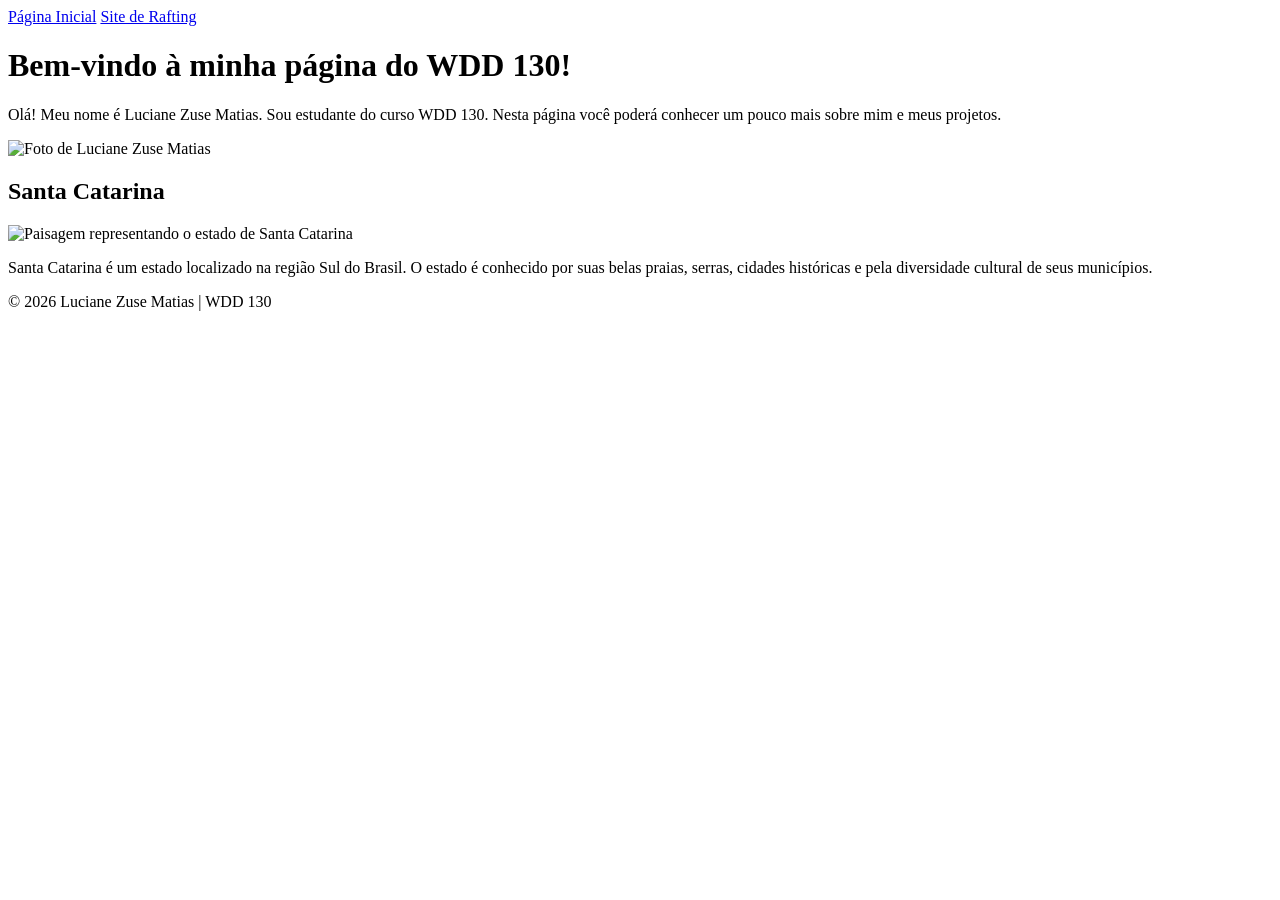
==== wwr/index.html @ 9e883f45 "Update index.html" ====
<!DOCTYPE html>
<html lang="pt-br">

<head>
    <meta charset="UTF-8">
    <meta name="viewport" content="width=device-width, initial-scale=1.0">

    <title>WDD 130 | Página Inicial</title>

    <meta name="description"
        content="Página inicial de Luciane Zuse Matias para o curso WDD 130, apresentando informações pessoais e projetos de desenvolvimento web.">
    <meta name="author" content="Luciane Zuse Matias">

</head>

<body>

    <header>
        <nav>
            <a href="index.html">Página Inicial</a>
            <a href="wwr/index.html">Site de Rafting</a>
        </nav>

        <h1>Bem-vindo à minha página do WDD 130!</h1>
    </header>

    <main>
        <p>
            Olá! Meu nome é Luciane Zuse Matias. Sou estudante do curso WDD 130.
            Nesta página você poderá conhecer um pouco mais sobre mim e meus projetos.
        </p>

        <img src="wwr/imagens/perfil.PNG" alt="Foto de Luciane Zuse Matias">
    </main>

    <aside>
        <h2>Santa Catarina</h2>

        <img src="wwr/imagens/florianopolis.jpg"
            alt="Paisagem representando o estado de Santa Catarina">

        <p>
            Santa Catarina é um estado localizado na região Sul do Brasil.
            O estado é conhecido por suas belas praias, serras, cidades
            históricas e pela diversidade cultural de seus municípios.
        </p>
    </aside>

    <footer>
        <p>© 2026 Luciane Zuse Matias | WDD 130</p>
    </footer>

</body>

</html>
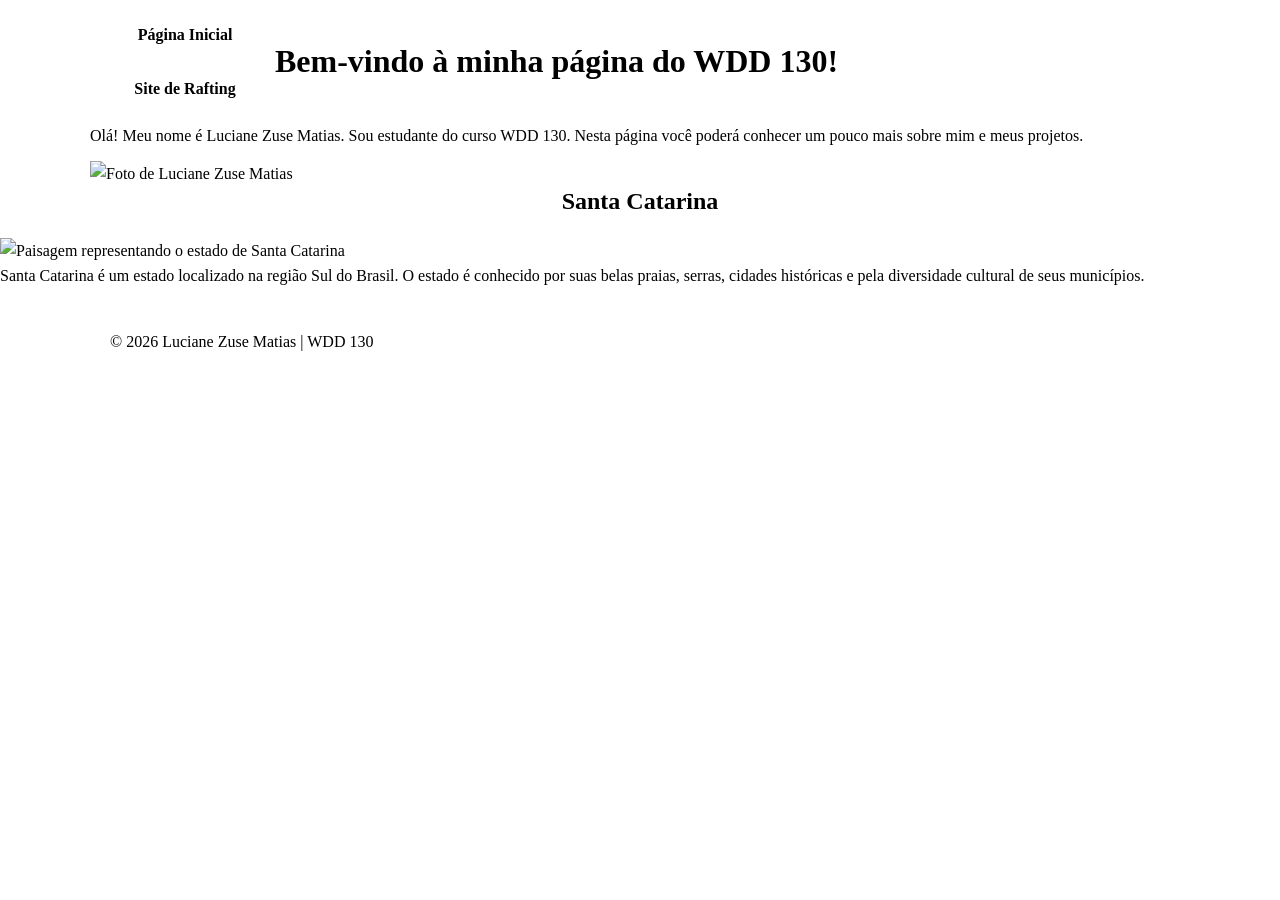
==== commit 5cd04d6d: "Update index.html" ====
--- a/wwr/index.html
+++ b/wwr/index.html
@@ -10,6 +10,8 @@
     <meta name="description"
         content="Página inicial de Luciane Zuse Matias para o curso WDD 130, apresentando informações pessoais e projetos de desenvolvimento web.">
     <meta name="author" content="Luciane Zuse Matias">
+
+    <link rel="stylesheet" href="estilos/rafting.css">
 
 </head>
 
--- a/wwr/estilos/rafting.css
+++ b/wwr/estilos/rafting.css
@@ -0,0 +1,690 @@
+```css
+/* =========================
+   VARIÁVEIS E CONFIGURAÇÕES
+   ========================= */
+
+:root {
+    --cor-primaria: #00545c;
+    --cor-secundaria: #83c5be;
+    --cor-destaque1: #023047;
+    --cor-destaque2: #ffb703;
+    --cor-fundo: #edf6f9;
+    --cor-branco: #ffffff;
+    --cor-hero: rgba(2, 48, 71, 0.85);
+    --cor-artigo: rgba(255, 255, 255, 0.94);
+
+    --fonte-titulo: Georgia, "Times New Roman", serif;
+    --fonte-body: Arial, Helvetica, sans-serif;
+}
+
+* {
+    margin: 0;
+    padding: 0;
+    box-sizing: border-box;
+}
+
+html {
+    scroll-behavior: smooth;
+}
+
+body {
+    font-family: var(--fonte-body);
+    color: var(--cor-destaque1);
+    background-color: var(--cor-fundo);
+    line-height: 1.6;
+}
+
+img {
+    max-width: 100%;
+    height: auto;
+}
+
+h1,
+h2,
+h3 {
+    font-family: var(--fonte-titulo);
+    line-height: 1.3;
+}
+
+h2 {
+    color: var(--cor-destaque1);
+    text-align: center;
+    margin-bottom: 20px;
+}
+
+p {
+    margin-bottom: 12px;
+}
+
+a {
+    color: var(--cor-destaque1);
+}
+
+a:focus-visible,
+button:focus-visible,
+input:focus-visible,
+textarea:focus-visible,
+select:focus-visible {
+    outline: 3px solid var(--cor-destaque2);
+    outline-offset: 3px;
+}
+
+/* =========================
+   ESTRUTURA GERAL
+   ========================= */
+
+header,
+main,
+footer {
+    width: min(1100px, 100%);
+    margin: 0 auto;
+}
+
+main {
+    background-color: var(--cor-fundo);
+}
+
+/* =========================
+   CABEÇALHO E NAVEGAÇÃO
+   ========================= */
+
+header {
+    display: grid;
+    grid-template-columns: 150px 1fr;
+    align-items: center;
+    gap: 15px;
+    padding: 12px 20px;
+    background-color: var(--cor-primaria);
+    color: var(--cor-branco);
+}
+
+header > img {
+    display: block;
+    width: 120px;
+    height: 80px;
+    object-fit: contain;
+}
+
+header nav {
+    display: flex;
+    justify-content: space-around;
+    align-items: center;
+    flex-wrap: wrap;
+    gap: 8px;
+}
+
+header nav a {
+    display: inline-block;
+    padding: 10px 12px;
+    color: var(--cor-branco);
+    text-decoration: none;
+    font-weight: bold;
+}
+
+header nav a:hover {
+    text-decoration: underline;
+    text-decoration-color: var(--cor-destaque2);
+    text-decoration-thickness: 3px;
+}
+
+/* =========================
+   IMAGEM PRINCIPAL / HERO
+   ========================= */
+
+.hero {
+    position: relative;
+    overflow: hidden;
+}
+
+.hero > img {
+    display: block;
+    width: 100%;
+    height: 450px;
+    object-fit: cover;
+}
+
+.hero h1 {
+    position: absolute;
+    top: 25px;
+    left: 0;
+    width: 100%;
+    padding: 18px;
+    background-color: var(--cor-hero);
+    color: var(--cor-branco);
+    text-align: center;
+    font-size: clamp(1.6rem, 4vw, 2.5rem);
+}
+
+.hero article {
+    position: absolute;
+    left: 5%;
+    bottom: 25px;
+    width: 80%;
+    padding: 20px;
+    background-color: var(--cor-artigo);
+    color: var(--cor-destaque1);
+    border-radius: 5px;
+}
+
+.hero article img {
+    float: left;
+    width: 120px;
+    height: 100px;
+    object-fit: cover;
+    margin: 0 15px 10px 0;
+}
+
+.hero article p {
+    margin-bottom: 0;
+}
+
+/* =========================
+   PÁGINA SOBRE NÓS
+   ========================= */
+
+section {
+    margin-top: 20px;
+    padding: 30px;
+    background-color: var(--cor-branco);
+}
+
+.historia {
+    display: grid;
+    grid-template-columns: 1fr 1fr;
+    gap: 25px;
+    align-items: center;
+}
+
+.historia h2 {
+    grid-column: 1 / -1;
+}
+
+.historia p {
+    margin: 0;
+}
+
+.historia img {
+    display: block;
+    width: 100%;
+    height: 250px;
+    object-fit: cover;
+}
+
+.aventuras {
+    background-color: var(--cor-secundaria);
+}
+
+.galeria {
+    display: grid;
+    grid-template-columns: repeat(5, minmax(0, 1fr));
+    gap: 15px;
+}
+
+.galeria figure {
+    min-width: 0;
+    text-align: center;
+}
+
+.galeria img {
+    display: block;
+    width: 100%;
+    height: 130px;
+    object-fit: cover;
+    border-radius: 4px;
+}
+
+.galeria figcaption {
+    padding-top: 8px;
+    font-weight: bold;
+    color: var(--cor-destaque1);
+}
+
+/* =========================
+   PÁGINA INICIAL DO RAFTING
+   ========================= */
+
+.newsletter {
+    padding: 30px;
+    background-color: var(--cor-branco);
+}
+
+.newsletter h2 {
+    margin-bottom: 10px;
+}
+
+.newsletter form {
+    display: grid;
+    grid-template-columns: 1fr 1fr auto;
+    align-items: end;
+    gap: 15px;
+}
+
+.newsletter label,
+.formulario label {
+    display: block;
+    font-weight: bold;
+}
+
+.newsletter input,
+.formulario input,
+.formulario select,
+.formulario textarea {
+    width: 100%;
+    min-width: 0;
+    padding: 10px;
+    border: 2px solid var(--cor-destaque1);
+    border-radius: 4px;
+    background-color: var(--cor-branco);
+    color: var(--cor-destaque1);
+    font-family: var(--fonte-body);
+    font-size: 1rem;
+}
+
+.newsletter button,
+.formulario button,
+.botao,
+a.botao {
+    display: inline-block;
+    width: fit-content;
+    padding: 12px 20px;
+    border: 2px solid var(--cor-destaque1);
+    border-radius: 4px;
+    background-color: var(--cor-destaque1);
+    color: var(--cor-branco);
+    font-family: var(--fonte-body);
+    font-size: 1rem;
+    font-weight: bold;
+    text-align: center;
+    text-decoration: none;
+    cursor: pointer;
+}
+
+.newsletter button:hover,
+.formulario button:hover,
+.botao:hover,
+a.botao:hover {
+    background-color: var(--cor-primaria);
+    border-color: var(--cor-primaria);
+}
+
+.chamada {
+    padding: 35px 20px;
+    text-align: center;
+    background-color: var(--cor-secundaria);
+}
+
+.chamada p {
+    margin-bottom: 20px;
+}
+
+.destaques {
+    display: grid;
+    grid-template-columns: repeat(2, minmax(0, 1fr));
+    gap: 25px;
+}
+
+.destaques article {
+    padding: 20px;
+    background-color: var(--cor-branco);
+    border-radius: 5px;
+}
+
+.destaques img {
+    display: block;
+    width: 100%;
+    height: 240px;
+    object-fit: cover;
+    margin-bottom: 15px;
+}
+
+.destaques h3 {
+    margin-bottom: 10px;
+    color: var(--cor-destaque1);
+}
+
+/* =========================
+   PÁGINA DE PASSEIOS
+   ========================= */
+
+.passeios-intro {
+    padding: 30px;
+    text-align: center;
+}
+
+.lista-passeios {
+    display: grid;
+    grid-template-columns: repeat(3, minmax(0, 1fr));
+    gap: 20px;
+}
+
+.passeio {
+    min-width: 0;
+    padding: 15px;
+    background-color: var(--cor-branco);
+    border-radius: 5px;
+}
+
+.passeio img {
+    display: block;
+    width: 100%;
+    height: 200px;
+    object-fit: cover;
+    margin-bottom: 15px;
+}
+
+.passeio h2 {
+    font-size: 1.4rem;
+}
+
+.tabela-passeios {
+    width: 100%;
+    margin-top: 25px;
+    border-collapse: collapse;
+    background-color: var(--cor-branco);
+}
+
+.tabela-passeios caption {
+    padding: 12px;
+    font-weight: bold;
+    text-align: left;
+}
+
+.tabela-passeios th,
+.tabela-passeios td {
+    padding: 12px;
+    border: 1px solid #8a9ba3;
+    text-align: left;
+}
+
+.tabela-passeios th {
+    background-color: var(--cor-destaque1);
+    color: var(--cor-branco);
+}
+
+.tabela-passeios tbody tr:nth-child(even) {
+    background-color: var(--cor-fundo);
+}
+
+.cta-contato {
+    margin-top: 25px;
+    text-align: center;
+}
+
+/* =========================
+   PÁGINA FALE CONOSCO
+   ========================= */
+
+.contato {
+    background-color: var(--cor-branco);
+}
+
+.informacoes {
+    display: grid;
+    grid-template-columns: repeat(2, minmax(0, 1fr));
+    gap: 25px;
+    margin-bottom: 25px;
+}
+
+.informacoes div {
+    min-width: 0;
+    padding: 20px;
+    background-color: var(--cor-fundo);
+}
+
+.informacoes h3 {
+    margin-bottom: 8px;
+    color: var(--cor-destaque1);
+}
+
+.informacoes p {
+    margin-bottom: 5px;
+}
+
+.mapa {
+    width: 100%;
+    margin-top: 20px;
+}
+
+.mapa iframe {
+    display: block;
+    width: 100%;
+    height: 300px;
+    border: 0;
+}
+
+.formulario {
+    background-color: var(--cor-secundaria);
+}
+
+.formulario form {
+    display: grid;
+    gap: 12px;
+    max-width: 700px;
+    margin: 0 auto;
+}
+
+.formulario fieldset {
+    min-width: 0;
+    padding: 15px;
+    border: 1px solid var(--cor-destaque1);
+    border-radius: 4px;
+}
+
+.formulario legend {
+    padding: 0 6px;
+    font-weight: bold;
+}
+
+.formulario .opcao-radio {
+    display: flex;
+    align-items: center;
+    gap: 8px;
+    margin: 8px 0;
+    font-weight: normal;
+}
+
+.formulario .opcao-radio input {
+    width: auto;
+}
+
+.formulario .newsletter {
+    display: flex;
+    align-items: center;
+    gap: 8px;
+    margin-top: 5px;
+    font-weight: normal;
+}
+
+.formulario .newsletter input {
+    width: auto;
+}
+
+.formulario textarea {
+    resize: vertical;
+}
+
+.formulario button {
+    margin: 10px auto 0;
+}
+
+.equipe {
+    background-color: var(--cor-branco);
+}
+
+.equipe-galeria {
+    display: grid;
+    grid-template-columns: repeat(3, minmax(0, 1fr));
+    gap: 25px;
+}
+
+.equipe-galeria figure {
+    min-width: 0;
+    text-align: center;
+}
+
+.equipe-galeria img {
+    display: block;
+    width: 100%;
+    height: 200px;
+    object-fit: cover;
+    margin-bottom: 10px;
+}
+
+.equipe-galeria figcaption {
+    font-weight: bold;
+    color: var(--cor-destaque1);
+}
+
+/* =========================
+   RODAPÉ
+   ========================= */
+
+footer {
+    display: flex;
+    justify-content: space-between;
+    align-items: center;
+    gap: 20px;
+    margin-top: 20px;
+    padding: 20px;
+    background-color: var(--cor-destaque1);
+    color: var(--cor-branco);
+}
+
+footer p {
+    margin: 0;
+}
+
+footer .socialmedia,
+footer .redes-sociais {
+    display: flex;
+    justify-content: flex-end;
+    align-items: center;
+    flex-shrink: 0;
+    gap: 10px;
+    margin-left: auto;
+}
+
+footer .socialmedia a,
+footer .redes-sociais a {
+    display: inline-flex;
+    align-items: center;
+    text-decoration: none;
+}
+
+footer .socialmedia img,
+footer .redes-sociais img {
+    display: block;
+    width: 35px;
+    height: 35px;
+    object-fit: contain;
+}
+
+/* =========================
+   RESPONSIVIDADE
+   ========================= */
+
+@media (max-width: 900px) {
+    header,
+    main,
+    footer {
+        width: 100%;
+    }
+
+    .galeria {
+        grid-template-columns: repeat(3, minmax(0, 1fr));
+    }
+
+    .lista-passeios {
+        grid-template-columns: repeat(2, minmax(0, 1fr));
+    }
+
+    .hero > img {
+        height: 400px;
+    }
+}
+
+@media (max-width: 600px) {
+    header {
+        grid-template-columns: 1fr;
+        justify-items: center;
+        gap: 10px;
+    }
+
+    header nav {
+        justify-content: center;
+    }
+
+    header nav a {
+        padding: 8px;
+    }
+
+    .hero > img {
+        height: 300px;
+    }
+
+    .hero h1 {
+        top: 10px;
+        padding: 12px;
+    }
+
+    .hero article {
+        left: 5%;
+        bottom: 10px;
+        width: 90%;
+        padding: 12px;
+        font-size: 0.9rem;
+    }
+
+    .hero article img {
+        width: 85px;
+        height: 75px;
+        margin-right: 10px;
+    }
+
+    section,
+    .newsletter {
+        padding: 20px;
+    }
+
+    .historia,
+    .destaques,
+    .informacoes,
+    .lista-passeios,
+    .equipe-galeria {
+        grid-template-columns: 1fr;
+    }
+
+    .galeria {
+        grid-template-columns: repeat(2, minmax(0, 1fr));
+    }
+
+    .newsletter form {
+        grid-template-columns: 1fr;
+    }
+
+    .newsletter button {
+        width: 100%;
+    }
+
+    .tabela-passeios {
+        font-size: 0.85rem;
+    }
+
+    .tabela-passeios th,
+    .tabela-passeios td {
+        padding: 7px;
+        overflow-wrap: anywhere;
+    }
+
+    footer {
+        flex-direction: column;
+        text-align: center;
+    }
+
+    footer .socialmedia,
+    footer .redes-sociais {
+        justify-content: center;
+        margin-left: 0;
+    }
+}
+```
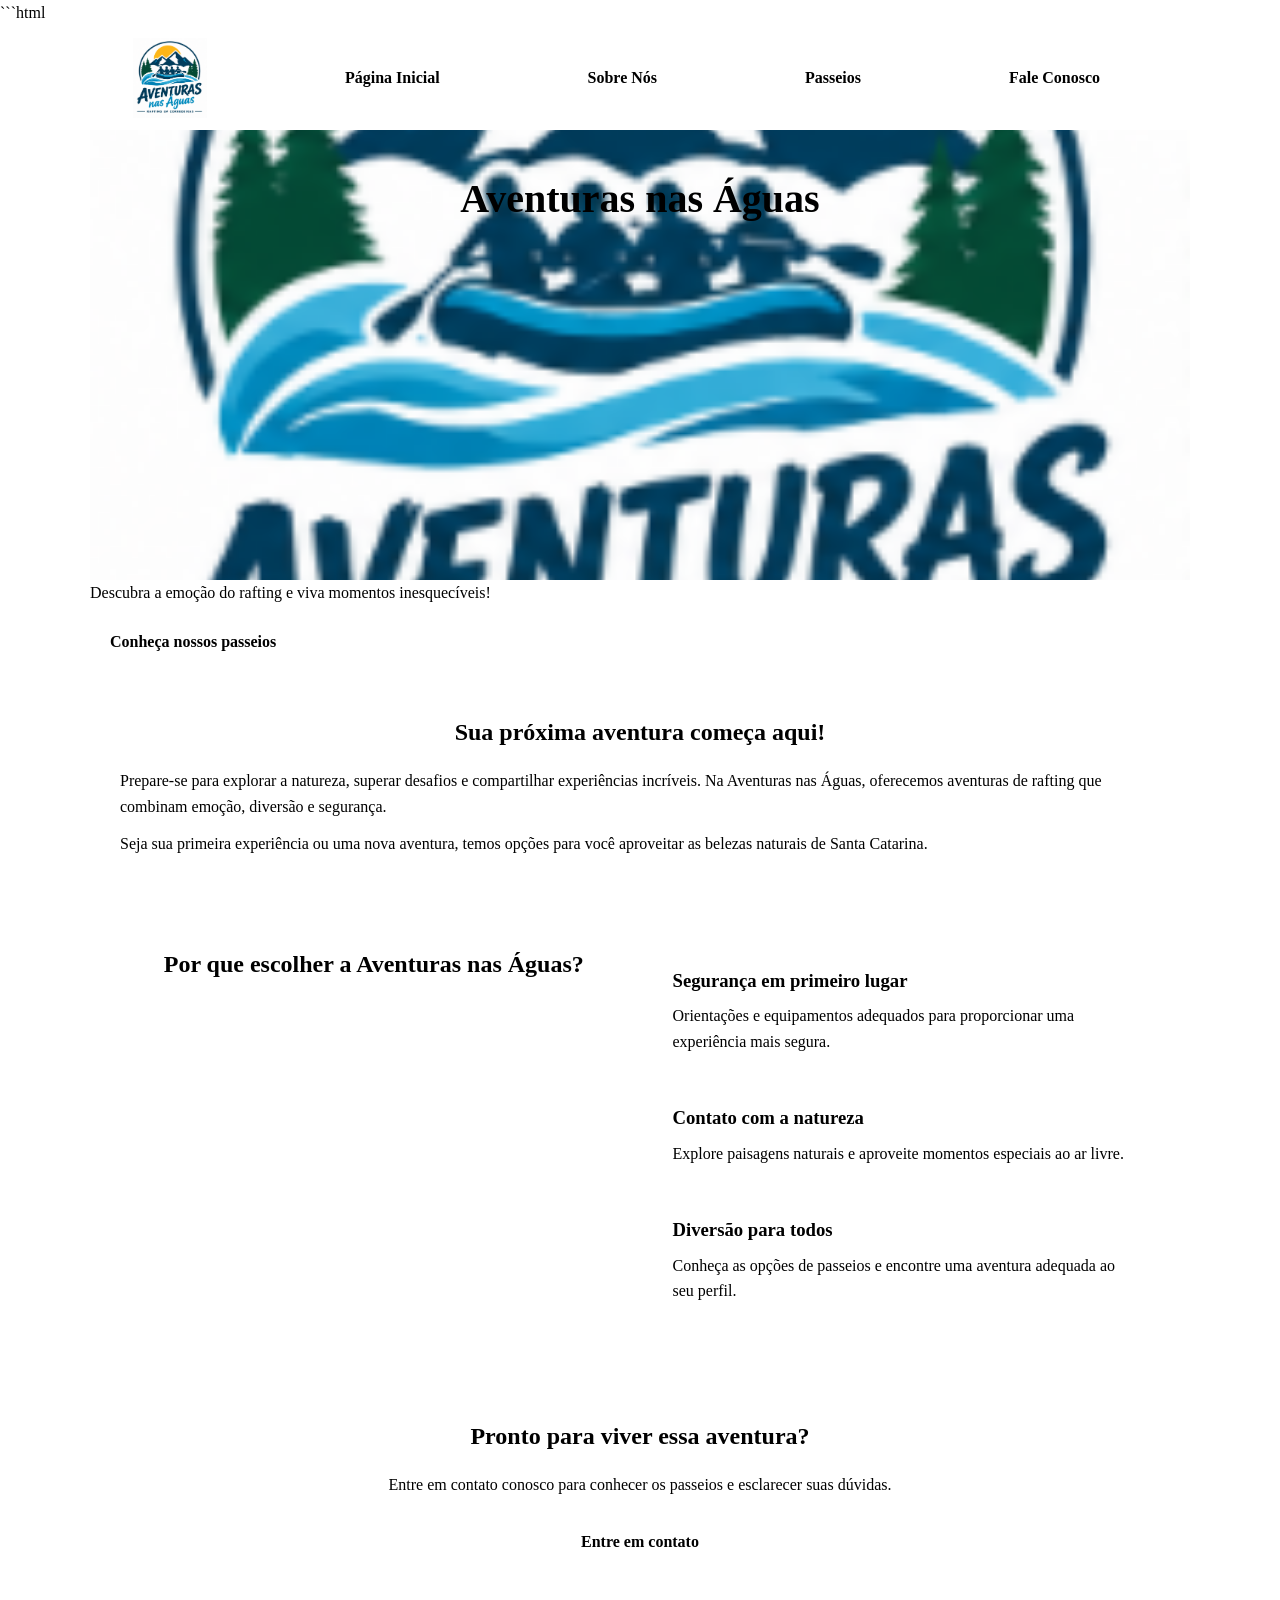
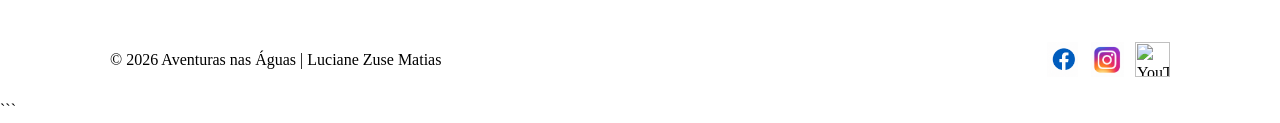
==== commit 87c357a4: "Update index.html" ====
--- a/wwr/index.html
+++ b/wwr/index.html
@@ -1,3 +1,4 @@
+```html
 <!DOCTYPE html>
 <html lang="pt-br">
 
@@ -5,53 +6,132 @@
     <meta charset="UTF-8">
     <meta name="viewport" content="width=device-width, initial-scale=1.0">
 
-    <title>WDD 130 | Página Inicial</title>
+    <title>Início | Aventuras nas Águas</title>
 
     <meta name="description"
-        content="Página inicial de Luciane Zuse Matias para o curso WDD 130, apresentando informações pessoais e projetos de desenvolvimento web.">
+        content="Conheça a Aventuras nas Águas e descubra nossos passeios de rafting em Florianópolis. Viva uma aventura emocionante com segurança e diversão.">
+
     <meta name="author" content="Luciane Zuse Matias">
 
     <link rel="stylesheet" href="estilos/rafting.css">
-
 </head>
 
 <body>
 
     <header>
+        <img src="imagens/rafting-hero.png"
+            alt="Logo da empresa Aventuras nas Águas">
+
         <nav>
             <a href="index.html">Página Inicial</a>
-            <a href="wwr/index.html">Site de Rafting</a>
+            <a href="sobre.html">Sobre Nós</a>
+            <a href="passeios.html">Passeios</a>
+            <a href="contato.html">Fale Conosco</a>
         </nav>
-
-        <h1>Bem-vindo à minha página do WDD 130!</h1>
     </header>
 
     <main>
-        <p>
-            Olá! Meu nome é Luciane Zuse Matias. Sou estudante do curso WDD 130.
-            Nesta página você poderá conhecer um pouco mais sobre mim e meus projetos.
-        </p>
 
-        <img src="wwr/imagens/perfil.PNG" alt="Foto de Luciane Zuse Matias">
+        <div class="hero">
+            <img src="imagens/rafting-hero.png"
+                alt="Grupo praticando rafting nas águas de um rio">
+
+            <h1>Aventuras nas Águas</h1>
+
+            <p>Descubra a emoção do rafting e viva momentos inesquecíveis!</p>
+
+            <a href="passeios.html" class="botao">
+                Conheça nossos passeios
+            </a>
+        </div>
+
+        <section class="apresentacao">
+            <h2>Sua próxima aventura começa aqui!</h2>
+
+            <p>
+                Prepare-se para explorar a natureza, superar desafios e
+                compartilhar experiências incríveis. Na Aventuras nas Águas,
+                oferecemos aventuras de rafting que combinam emoção,
+                diversão e segurança.
+            </p>
+
+            <p>
+                Seja sua primeira experiência ou uma nova aventura,
+                temos opções para você aproveitar as belezas naturais
+                de Santa Catarina.
+            </p>
+        </section>
+
+        <section class="destaques">
+            <h2>Por que escolher a Aventuras nas Águas?</h2>
+
+            <div class="cartoes">
+                <article>
+                    <h3>Segurança em primeiro lugar</h3>
+
+                    <p>
+                        Orientações e equipamentos adequados para
+                        proporcionar uma experiência mais segura.
+                    </p>
+                </article>
+
+                <article>
+                    <h3>Contato com a natureza</h3>
+
+                    <p>
+                        Explore paisagens naturais e aproveite
+                        momentos especiais ao ar livre.
+                    </p>
+                </article>
+
+                <article>
+                    <h3>Diversão para todos</h3>
+
+                    <p>
+                        Conheça as opções de passeios e encontre
+                        uma aventura adequada ao seu perfil.
+                    </p>
+                </article>
+            </div>
+        </section>
+
+        <section class="chamada">
+            <h2>Pronto para viver essa aventura?</h2>
+
+            <p>
+                Entre em contato conosco para conhecer os passeios
+                e esclarecer suas dúvidas.
+            </p>
+
+            <a href="contato.html" class="botao">
+                Entre em contato
+            </a>
+        </section>
+
     </main>
 
-    <aside>
-        <h2>Santa Catarina</h2>
+    <footer>
+        <p>© 2026 Aventuras nas Águas | Luciane Zuse Matias</p>
 
-        <img src="wwr/imagens/florianopolis.jpg"
-            alt="Paisagem representando o estado de Santa Catarina">
+        <nav class="socialmedia">
+            <a href="https://www.facebook.com/"
+                target="_blank" rel="noopener noreferrer">
+                <img src="imagens/facebook.png" alt="Facebook">
+            </a>
 
-        <p>
-            Santa Catarina é um estado localizado na região Sul do Brasil.
-            O estado é conhecido por suas belas praias, serras, cidades
-            históricas e pela diversidade cultural de seus municípios.
-        </p>
-    </aside>
+            <a href="https://www.instagram.com/"
+                target="_blank" rel="noopener noreferrer">
+                <img src="imagens/instagram.png" alt="Instagram">
+            </a>
 
-    <footer>
-        <p>© 2026 Luciane Zuse Matias | WDD 130</p>
+            <a href="https://www.youtube.com/"
+                target="_blank" rel="noopener noreferrer">
+                <img src="imagens/youtube.png" alt="YouTube">
+            </a>
+        </nav>
     </footer>
 
 </body>
 
 </html>
+```
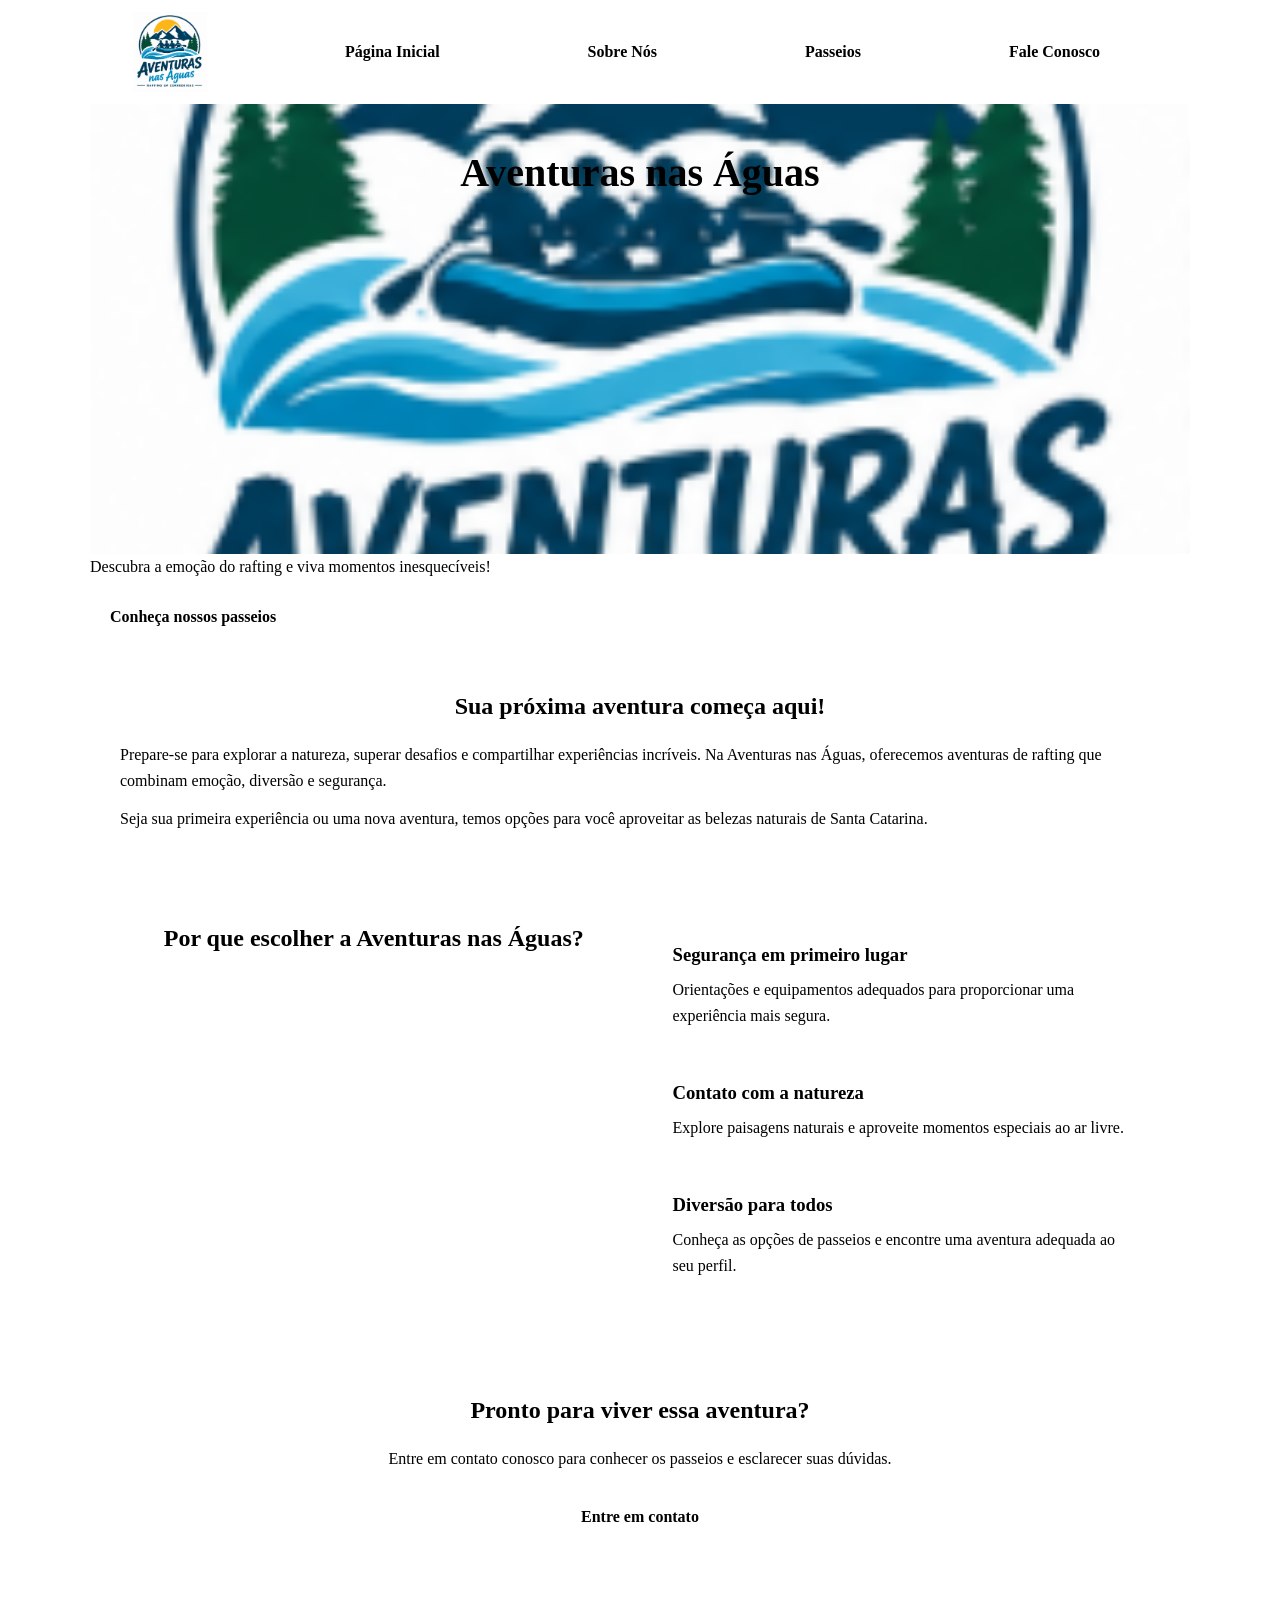
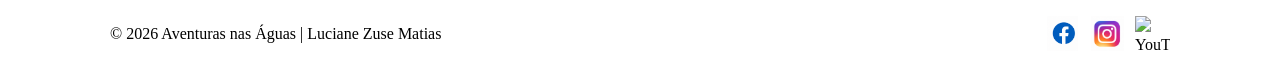
==== commit 7b73ff59: "Update index.html" ====
--- a/wwr/index.html
+++ b/wwr/index.html
@@ -1,4 +1,4 @@
-```html
+
 <!DOCTYPE html>
 <html lang="pt-br">
 
@@ -134,4 +134,4 @@
 </body>
 
 </html>
-```
+
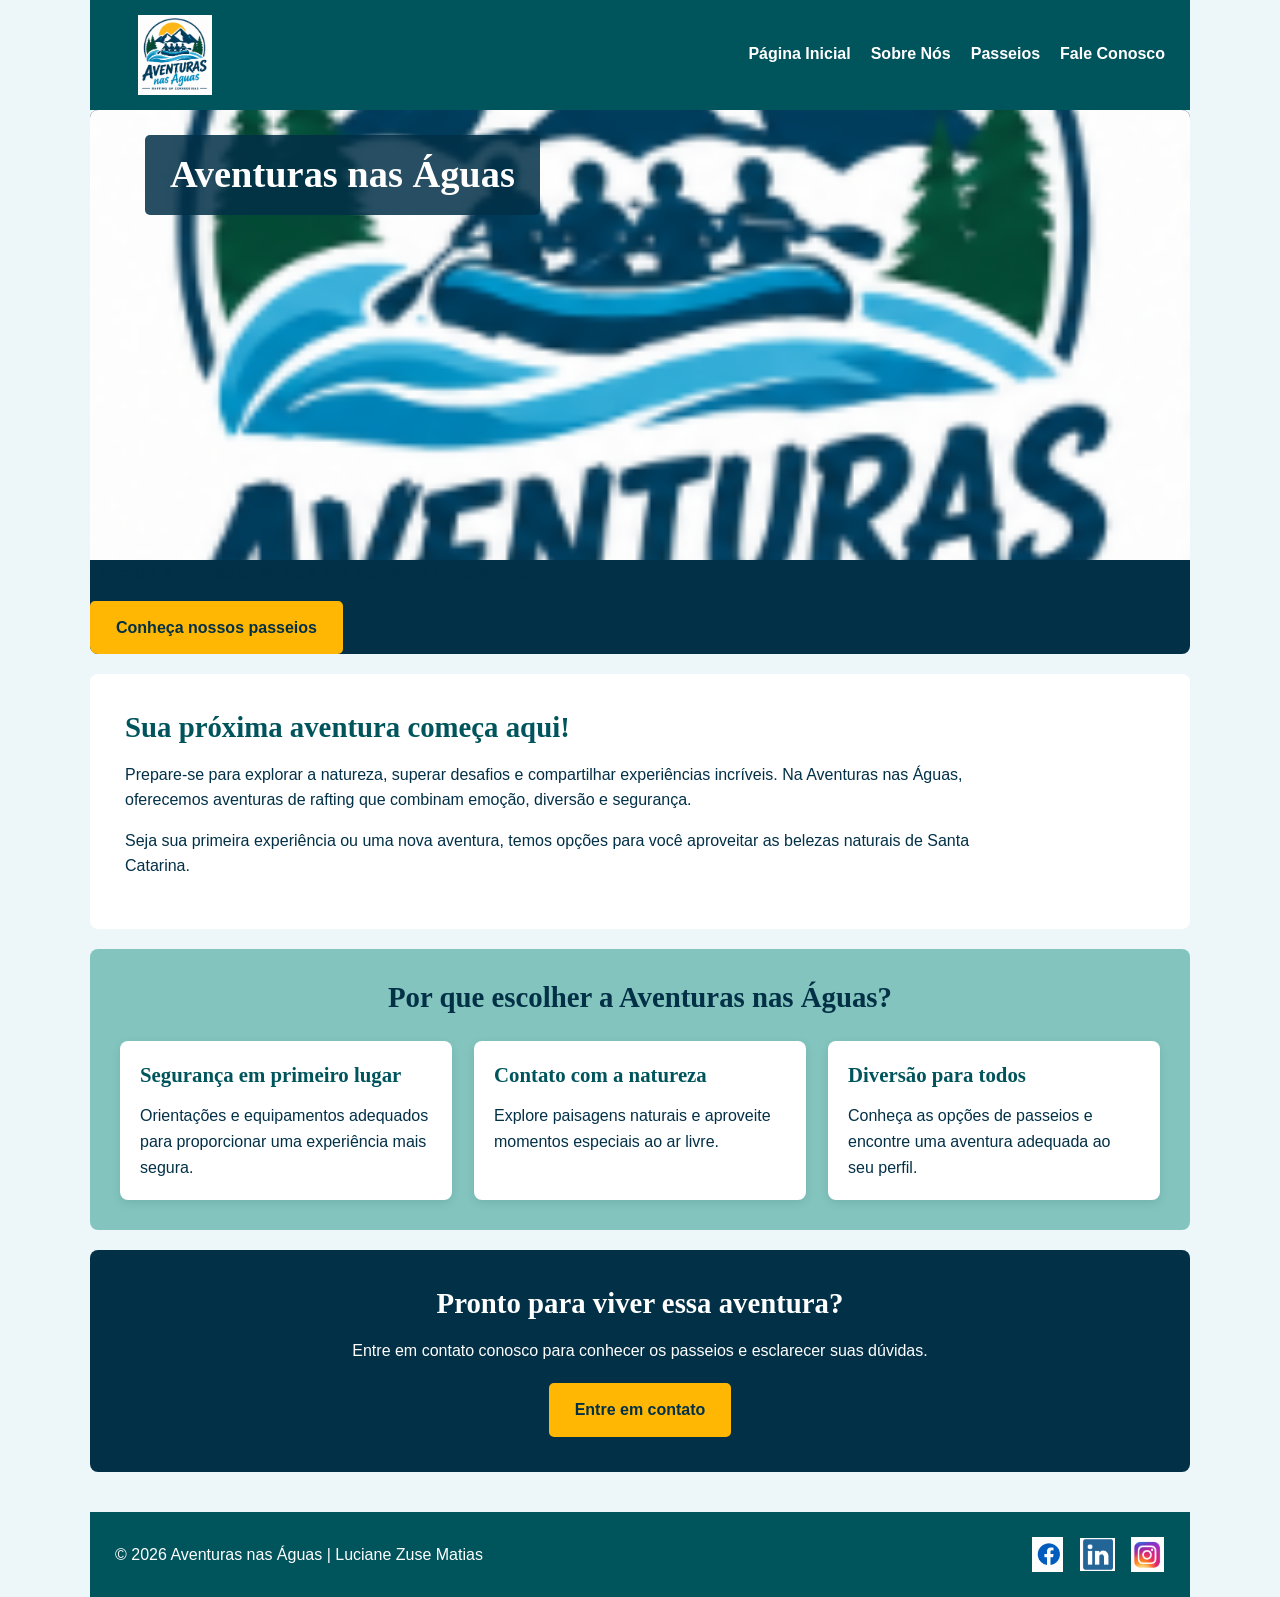
==== commit 84263a03: "Update index.html" ====
--- a/wwr/index.html
+++ b/wwr/index.html
@@ -119,16 +119,17 @@
                 <img src="imagens/facebook.png" alt="Facebook">
             </a>
 
+            <a href="https://www.linkedin.com/"
+                target="_blank" rel="noopener noreferrer">
+                <img src="imagens/linkedin.png" alt="LinkedIn">
+            </a>
+
             <a href="https://www.instagram.com/"
                 target="_blank" rel="noopener noreferrer">
                 <img src="imagens/instagram.png" alt="Instagram">
             </a>
-
-            <a href="https://www.youtube.com/"
-                target="_blank" rel="noopener noreferrer">
-                <img src="imagens/youtube.png" alt="YouTube">
-            </a>
         </nav>
+        
     </footer>
 
 </body>
--- a/wwr/estilos/rafting.css
+++ b/wwr/estilos/rafting.css
@@ -1,7 +1,7 @@
-```css
-/* =========================
-   VARIÁVEIS E CONFIGURAÇÕES
-   ========================= */
+
+/* ========================================
+   1. VARIÁVEIS E CONFIGURAÇÕES GERAIS
+======================================== */
 
 :root {
     --cor-primaria: #00545c;
@@ -10,6 +10,7 @@
     --cor-destaque2: #ffb703;
     --cor-fundo: #edf6f9;
     --cor-branco: #ffffff;
+
     --cor-hero: rgba(2, 48, 71, 0.85);
     --cor-artigo: rgba(255, 255, 255, 0.94);
 
@@ -18,25 +19,36 @@
 }
 
 * {
+    box-sizing: border-box;
     margin: 0;
     padding: 0;
-    box-sizing: border-box;
 }
 
 html {
-    scroll-behavior: smooth;
+    min-height: 100%;
+    background-color: var(--cor-fundo);
 }
 
 body {
+    min-height: 100vh;
     font-family: var(--fonte-body);
+    font-size: 16px;
+    line-height: 1.6;
     color: var(--cor-destaque1);
     background-color: var(--cor-fundo);
-    line-height: 1.6;
-}
-
-img {
-    max-width: 100%;
-    height: auto;
+}
+
+header,
+main,
+footer {
+    width: min(1100px, 100%);
+    margin: 0 auto;
+}
+
+main {
+    min-height: 100vh;
+    padding-bottom: 20px;
+    background-color: var(--cor-fundo);
 }
 
 h1,
@@ -44,62 +56,71 @@
 h3 {
     font-family: var(--fonte-titulo);
     line-height: 1.3;
+    margin-bottom: 15px;
+}
+
+h1 {
+    font-size: 2.4rem;
 }
 
 h2 {
-    color: var(--cor-destaque1);
-    text-align: center;
-    margin-bottom: 20px;
+    font-size: 1.8rem;
+}
+
+h3 {
+    font-size: 1.3rem;
 }
 
 p {
-    margin-bottom: 12px;
+    margin-bottom: 15px;
 }
 
 a {
-    color: var(--cor-destaque1);
-}
-
-a:focus-visible,
-button:focus-visible,
-input:focus-visible,
-textarea:focus-visible,
-select:focus-visible {
-    outline: 3px solid var(--cor-destaque2);
-    outline-offset: 3px;
-}
-
-/* =========================
-   ESTRUTURA GERAL
-   ========================= */
-
-header,
-main,
-footer {
-    width: min(1100px, 100%);
-    margin: 0 auto;
-}
-
-main {
-    background-color: var(--cor-fundo);
-}
-
-/* =========================
-   CABEÇALHO E NAVEGAÇÃO
-   ========================= */
+    color: var(--cor-primaria);
+}
+
+a:hover {
+    color: var(--cor-destaque1);
+}
+
+img {
+    display: block;
+    max-width: 100%;
+    height: auto;
+}
+
+button,
+input,
+textarea {
+    font: inherit;
+}
+
+/* Fundo branco padrão para as seções.
+   As seções coloridas são personalizadas abaixo. */
+
+section {
+    margin-top: 20px;
+    padding: 30px;
+    background-color: var(--cor-branco);
+    border-radius: 8px;
+}
+
+
+/* ========================================
+   2. CABEÇALHO E NAVEGAÇÃO
+======================================== */
 
 header {
     display: grid;
     grid-template-columns: 150px 1fr;
     align-items: center;
-    gap: 15px;
-    padding: 12px 20px;
+    gap: 20px;
+    padding: 15px 25px;
     background-color: var(--cor-primaria);
     color: var(--cor-branco);
 }
 
 header > img {
-    display: block;
     width: 120px;
     height: 80px;
     object-fit: contain;
@@ -107,37 +128,40 @@
 
 header nav {
     display: flex;
-    justify-content: space-around;
+    justify-content: flex-end;
     align-items: center;
     flex-wrap: wrap;
-    gap: 8px;
+    gap: 10px 20px;
 }
 
 header nav a {
-    display: inline-block;
-    padding: 10px 12px;
     color: var(--cor-branco);
     text-decoration: none;
     font-weight: bold;
-}
-
-header nav a:hover {
-    text-decoration: underline;
-    text-decoration-color: var(--cor-destaque2);
-    text-decoration-thickness: 3px;
-}
-
-/* =========================
-   IMAGEM PRINCIPAL / HERO
-   ========================= */
+    padding: 8px 0;
+    border-bottom: 2px solid transparent;
+}
+
+header nav a:hover,
+header nav a:focus {
+    color: var(--cor-destaque2);
+    border-bottom-color: var(--cor-destaque2);
+}
+
+
+/* ========================================
+   3. BANNER PRINCIPAL / HERO
+======================================== */
 
 .hero {
     position: relative;
+    min-height: 350px;
     overflow: hidden;
+    background-color: var(--cor-destaque1);
+    border-radius: 8px;
 }
 
 .hero > img {
-    display: block;
     width: 100%;
     height: 450px;
     object-fit: cover;
@@ -146,110 +170,527 @@
 .hero h1 {
     position: absolute;
     top: 25px;
-    left: 0;
-    width: 100%;
-    padding: 18px;
+    left: 5%;
+    max-width: 90%;
+    padding: 15px 25px;
+    color: var(--cor-branco);
     background-color: var(--cor-hero);
-    color: var(--cor-branco);
-    text-align: center;
-    font-size: clamp(1.6rem, 4vw, 2.5rem);
+    border-radius: 5px;
 }
 
 .hero article {
     position: absolute;
+    bottom: 25px;
     left: 5%;
-    bottom: 25px;
-    width: 80%;
+    width: 90%;
     padding: 20px;
+    color: var(--cor-destaque1);
     background-color: var(--cor-artigo);
-    color: var(--cor-destaque1);
-    border-radius: 5px;
+    border-radius: 8px;
 }
 
 .hero article img {
-    float: left;
+    float: right;
     width: 120px;
     height: 100px;
+    margin: 0 0 12px 18px;
     object-fit: cover;
-    margin: 0 15px 10px 0;
+    border-radius: 5px;
 }
 
 .hero article p {
     margin-bottom: 0;
 }
 
-/* =========================
-   PÁGINA SOBRE NÓS
-   ========================= */
-
-section {
-    margin-top: 20px;
-    padding: 30px;
-    background-color: var(--cor-branco);
-}
+
+/* ========================================
+   4. PÁGINA INICIAL
+======================================== */
+
+.apresentacao {
+    padding: 35px;
+    background-color: var(--cor-branco);
+}
+
+.apresentacao h2 {
+    color: var(--cor-primaria);
+}
+
+.apresentacao p {
+    max-width: 850px;
+}
+
+.destaques {
+    background-color: var(--cor-secundaria);
+}
+
+.destaques > h2 {
+    text-align: center;
+    color: var(--cor-destaque1);
+}
+
+.cartoes {
+    display: grid;
+    grid-template-columns: repeat(3, minmax(0, 1fr));
+    gap: 22px;
+    margin-top: 25px;
+}
+
+.cartoes article,
+.destaques article {
+    padding: 20px;
+    background-color: var(--cor-branco);
+    border-radius: 8px;
+    box-shadow: 0 3px 8px rgba(2, 48, 71, 0.12);
+}
+
+.cartoes img,
+.destaques article img {
+    width: 100%;
+    height: 180px;
+    margin-bottom: 15px;
+    object-fit: cover;
+    border-radius: 5px;
+}
+
+.cartoes h3,
+.destaques h3 {
+    color: var(--cor-primaria);
+}
+
+.cartoes p,
+.destaques p {
+    margin-bottom: 0;
+}
+
+.chamada {
+    text-align: center;
+    padding: 35px;
+    background-color: var(--cor-destaque1);
+    color: var(--cor-branco);
+}
+
+.chamada h2 {
+    color: var(--cor-branco);
+}
+
+.chamada p {
+    max-width: 750px;
+    margin: 0 auto 20px;
+}
+
+.chamada a,
+.botao,
+button[type="submit"] {
+    display: inline-block;
+    padding: 12px 24px;
+    color: var(--cor-destaque1);
+    background-color: var(--cor-destaque2);
+    border: 2px solid var(--cor-destaque2);
+    border-radius: 5px;
+    text-decoration: none;
+    font-weight: bold;
+    cursor: pointer;
+    transition: background-color 0.2s, color 0.2s;
+}
+
+.chamada a:hover,
+.botao:hover,
+button[type="submit"]:hover {
+    color: var(--cor-branco);
+    background-color: var(--cor-primaria);
+    border-color: var(--cor-primaria);
+}
+
+
+/* ========================================
+   5. PÁGINA SOBRE NÓS
+======================================== */
 
 .historia {
     display: grid;
     grid-template-columns: 1fr 1fr;
+    align-items: center;
     gap: 25px;
-    align-items: center;
+    background-color: var(--cor-branco);
 }
 
 .historia h2 {
     grid-column: 1 / -1;
+    color: var(--cor-primaria);
 }
 
 .historia p {
-    margin: 0;
+    margin-bottom: 0;
 }
 
 .historia img {
-    display: block;
     width: 100%;
-    height: 250px;
+    max-height: 300px;
     object-fit: cover;
+    border-radius: 8px;
 }
 
 .aventuras {
     background-color: var(--cor-secundaria);
+}
+
+.aventuras h2 {
+    text-align: center;
+    color: var(--cor-destaque1);
 }
 
 .galeria {
     display: grid;
     grid-template-columns: repeat(5, minmax(0, 1fr));
     gap: 15px;
+    margin-top: 20px;
 }
 
 .galeria figure {
     min-width: 0;
-    text-align: center;
 }
 
 .galeria img {
-    display: block;
     width: 100%;
     height: 130px;
     object-fit: cover;
-    border-radius: 4px;
+    border-radius: 6px;
 }
 
 .galeria figcaption {
-    padding-top: 8px;
+    padding: 8px 2px;
+    text-align: center;
+    font-size: 0.9rem;
     font-weight: bold;
-    color: var(--cor-destaque1);
-}
-
-/* =========================
-   PÁGINA INICIAL DO RAFTING
-   ========================= */
-
-.newsletter {
-    padding: 30px;
+}
+
+
+/* ========================================
+   6. PÁGINA PASSEIOS
+======================================== */
+
+/* Introdução do passeio */
+.passeios-intro {
+    background-color: var(--cor-branco);
+}
+
+.passeios-intro h2 {
+    color: var(--cor-primaria);
+}
+
+.passeios-intro p {
+    max-width: 900px;
+}
+
+/* Área colorida que envolve os cartões */
+.tabela-passeios {
+    background-color: var(--cor-secundaria);
+}
+
+.tabela-passeios > h2 {
+    color: var(--cor-destaque1);
+    text-align: center;
+}
+
+/* Organização dos três cartões */
+.lista-passeios {
+    display: grid;
+    grid-template-columns: repeat(3, minmax(0, 1fr));
+    align-items: stretch;
+    gap: 22px;
+    padding: 0;
+    margin-top: 20px;
+    background-color: transparent;
+}
+
+/* Cartões individuais */
+.passeio {
+    min-width: 0;
+    height: 100%;
+    padding: 20px;
+    background-color: var(--cor-branco);
+    border-radius: 8px;
+    box-shadow: 0 3px 8px rgba(2, 48, 71, 0.12);
+}
+
+.passeio img {
+    width: 100%;
+    height: 200px;
+    margin-bottom: 15px;
+    object-fit: cover;
+    border-radius: 5px;
+}
+
+.passeio h2,
+.passeio h3 {
+    color: var(--cor-primaria);
+}
+
+.passeio p {
+    margin-bottom: 12px;
+}
+
+/* Tabelas, caso sejam utilizadas nessa seção */
+.tabela-passeios table {
+    width: 100%;
+    border-collapse: collapse;
+    margin-top: 15px;
+}
+
+.tabela-passeios th,
+.tabela-passeios td {
+    padding: 12px;
+    text-align: left;
+    border: 1px solid var(--cor-secundaria);
+}
+
+.tabela-passeios th {
+    color: var(--cor-branco);
+    background-color: var(--cor-primaria);
+}
+
+.tabela-passeios tbody tr:nth-child(even) {
+    background-color: var(--cor-fundo);
+}
+
+/* Chamada para contato */
+.cta-contato {
+    text-align: center;
+    background-color: var(--cor-destaque1);
+    color: var(--cor-branco);
+}
+
+.cta-contato h2 {
+    color: var(--cor-branco);
+}
+
+.cta-contato p {
+    max-width: 750px;
+    margin: 0 auto 20px;
+}
+
+.cta-contato a {
+    display: inline-block;
+    padding: 12px 24px;
+    color: var(--cor-destaque1);
+    background-color: var(--cor-destaque2);
+    border: 2px solid var(--cor-destaque2);
+    border-radius: 5px;
+    text-decoration: none;
+    font-weight: bold;
+    transition: background-color 0.2s, color 0.2s;
+}
+
+.cta-contato a:hover,
+.cta-contato a:focus {
+    color: var(--cor-branco);
+    background-color: var(--cor-primaria);
+    border-color: var(--cor-primaria);
+}
+
+
+/* ========================================
+   7. PÁGINA FALE CONOSCO
+======================================== */
+
+.contato {
+    background-color: var(--cor-branco);
+}
+
+.contato h2 {
+    color: var(--cor-primaria);
+}
+
+.informacoes {
+    display: grid;
+    grid-template-columns: 1fr 1fr;
+    gap: 25px;
+    background-color: var(--cor-branco);
+}
+
+.informacoes h2 {
+    grid-column: 1 / -1;
+}
+
+.informacoes p {
+    overflow-wrap: anywhere;
+}
+
+.informacoes a {
+    color: var(--cor-primaria);
+}
+
+.mapa {
+    min-width: 0;
+}
+
+.mapa iframe {
+    width: 100%;
+    height: 300px;
+    border: 0;
+    border-radius: 8px;
+}
+
+
+/* ========================================
+   8. FORMULÁRIO DE CONTATO
+======================================== */
+
+.formulario {
+    background-color: var(--cor-branco);
+}
+
+.formulario h2 {
+    color: var(--cor-primaria);
+}
+
+.formulario form {
+    display: grid;
+    grid-template-columns: 1fr;
+    gap: 15px;
+}
+
+.formulario label {
+    display: block;
+    font-weight: bold;
+}
+
+.formulario input[type="text"],
+.formulario input[type="email"],
+.formulario input[type="tel"],
+.formulario textarea {
+    display: block;
+    width: 100%;
+    margin-top: 6px;
+    padding: 12px;
+    color: var(--cor-destaque1);
+    background-color: var(--cor-branco);
+    border: 1px solid #8aabb0;
+    border-radius: 5px;
+}
+
+.formulario input:focus,
+.formulario textarea:focus {
+    outline: 2px solid var(--cor-primaria);
+    outline-offset: 2px;
+}
+
+.formulario textarea {
+    min-height: 140px;
+    resize: vertical;
+}
+
+.formulario fieldset {
+    min-width: 0;
+    margin: 10px 0;
+    padding: 18px 20px;
+    background-color: var(--cor-fundo);
+    border: 2px solid var(--cor-secundaria);
+    border-radius: 8px;
+}
+
+.formulario legend {
+    padding: 0 10px;
+    color: var(--cor-primaria);
+    font-weight: bold;
+}
+
+.formulario fieldset label,
+.formulario .opcao-radio {
+    display: flex;
+    align-items: center;
+    gap: 10px;
+    margin: 10px 0;
+    font-weight: normal;
+}
+
+.formulario input[type="radio"] {
+    flex: 0 0 auto;
+    width: auto;
+    margin: 0;
+    accent-color: var(--cor-primaria);
+}
+
+.formulario input[type="checkbox"] {
+    width: auto;
+    margin-right: 8px;
+    accent-color: var(--cor-primaria);
+}
+
+.formulario label.newsletter {
+    display: flex;
+    align-items: flex-start;
+    gap: 8px;
+    padding: 0;
+    background: transparent;
+    font-weight: normal;
+}
+
+.formulario label.newsletter input[type="checkbox"] {
+    flex: 0 0 auto;
+    margin-top: 6px;
+}
+
+.formulario button[type="submit"] {
+    justify-self: start;
+    margin-top: 5px;
+}
+
+
+/* ========================================
+   9. EQUIPE
+======================================== */
+
+.equipe {
+    background-color: var(--cor-secundaria);
+}
+
+.equipe h2 {
+    text-align: center;
+    color: var(--cor-destaque1);
+}
+
+.equipe-galeria {
+    display: grid;
+    grid-template-columns: repeat(3, minmax(0, 1fr));
+    gap: 22px;
+    margin-top: 25px;
+}
+
+.equipe-galeria figure {
+    padding: 18px;
+    text-align: center;
+    background-color: var(--cor-branco);
+    border-radius: 8px;
+    box-shadow: 0 3px 8px rgba(2, 48, 71, 0.12);
+}
+
+.equipe-galeria img {
+    width: 100%;
+    height: 230px;
+    margin-bottom: 15px;
+    object-fit: cover;
+    object-position: center;
+    border-radius: 5px;
+}
+
+.equipe-galeria figcaption {
+    color: var(--cor-primaria);
+    font-weight: bold;
+}
+
+
+/* ========================================
+   10. NEWSLETTER
+======================================== */
+
+section.newsletter {
     background-color: var(--cor-branco);
 }
 
 .newsletter h2 {
-    margin-bottom: 10px;
+    color: var(--cor-primaria);
 }
 
 .newsletter form {
@@ -259,363 +700,147 @@
     gap: 15px;
 }
 
-.newsletter label,
-.formulario label {
+.newsletter label {
     display: block;
     font-weight: bold;
 }
 
-.newsletter input,
-.formulario input,
-.formulario select,
-.formulario textarea {
+.newsletter input[type="text"],
+.newsletter input[type="email"] {
     width: 100%;
-    min-width: 0;
-    padding: 10px;
-    border: 2px solid var(--cor-destaque1);
-    border-radius: 4px;
-    background-color: var(--cor-branco);
-    color: var(--cor-destaque1);
-    font-family: var(--fonte-body);
-    font-size: 1rem;
-}
-
-.newsletter button,
-.formulario button,
-.botao,
-a.botao {
-    display: inline-block;
-    width: fit-content;
+    margin-top: 6px;
+    padding: 12px;
+    border: 1px solid #8aabb0;
+    border-radius: 5px;
+}
+
+.newsletter button {
     padding: 12px 20px;
-    border: 2px solid var(--cor-destaque1);
-    border-radius: 4px;
-    background-color: var(--cor-destaque1);
-    color: var(--cor-branco);
-    font-family: var(--fonte-body);
-    font-size: 1rem;
+    color: var(--cor-destaque1);
+    background-color: var(--cor-destaque2);
+    border: 2px solid var(--cor-destaque2);
+    border-radius: 5px;
     font-weight: bold;
-    text-align: center;
-    text-decoration: none;
     cursor: pointer;
 }
 
-.newsletter button:hover,
-.formulario button:hover,
-.botao:hover,
-a.botao:hover {
-    background-color: var(--cor-primaria);
-    border-color: var(--cor-primaria);
-}
-
-.chamada {
-    padding: 35px 20px;
-    text-align: center;
-    background-color: var(--cor-secundaria);
-}
-
-.chamada p {
-    margin-bottom: 20px;
-}
-
-.destaques {
-    display: grid;
-    grid-template-columns: repeat(2, minmax(0, 1fr));
-    gap: 25px;
-}
-
-.destaques article {
-    padding: 20px;
-    background-color: var(--cor-branco);
-    border-radius: 5px;
-}
-
-.destaques img {
-    display: block;
-    width: 100%;
-    height: 240px;
-    object-fit: cover;
-    margin-bottom: 15px;
-}
-
-.destaques h3 {
-    margin-bottom: 10px;
-    color: var(--cor-destaque1);
-}
-
-/* =========================
-   PÁGINA DE PASSEIOS
-   ========================= */
-
-.passeios-intro {
-    padding: 30px;
-    text-align: center;
-}
-
-.lista-passeios {
-    display: grid;
-    grid-template-columns: repeat(3, minmax(0, 1fr));
-    gap: 20px;
-}
-
-.passeio {
-    min-width: 0;
-    padding: 15px;
-    background-color: var(--cor-branco);
-    border-radius: 5px;
-}
-
-.passeio img {
-    display: block;
-    width: 100%;
-    height: 200px;
-    object-fit: cover;
-    margin-bottom: 15px;
-}
-
-.passeio h2 {
-    font-size: 1.4rem;
-}
-
-.tabela-passeios {
-    width: 100%;
-    margin-top: 25px;
-    border-collapse: collapse;
-    background-color: var(--cor-branco);
-}
-
-.tabela-passeios caption {
-    padding: 12px;
-    font-weight: bold;
-    text-align: left;
-}
-
-.tabela-passeios th,
-.tabela-passeios td {
-    padding: 12px;
-    border: 1px solid #8a9ba3;
-    text-align: left;
-}
-
-.tabela-passeios th {
-    background-color: var(--cor-destaque1);
-    color: var(--cor-branco);
-}
-
-.tabela-passeios tbody tr:nth-child(even) {
-    background-color: var(--cor-fundo);
-}
-
-.cta-contato {
-    margin-top: 25px;
-    text-align: center;
-}
-
-/* =========================
-   PÁGINA FALE CONOSCO
-   ========================= */
-
-.contato {
-    background-color: var(--cor-branco);
-}
-
-.informacoes {
-    display: grid;
-    grid-template-columns: repeat(2, minmax(0, 1fr));
-    gap: 25px;
-    margin-bottom: 25px;
-}
-
-.informacoes div {
-    min-width: 0;
-    padding: 20px;
-    background-color: var(--cor-fundo);
-}
-
-.informacoes h3 {
-    margin-bottom: 8px;
-    color: var(--cor-destaque1);
-}
-
-.informacoes p {
-    margin-bottom: 5px;
-}
-
-.mapa {
-    width: 100%;
-    margin-top: 20px;
-}
-
-.mapa iframe {
-    display: block;
-    width: 100%;
-    height: 300px;
-    border: 0;
-}
-
-.formulario {
-    background-color: var(--cor-secundaria);
-}
-
-.formulario form {
-    display: grid;
-    gap: 12px;
-    max-width: 700px;
-    margin: 0 auto;
-}
-
-.formulario fieldset {
-    min-width: 0;
-    padding: 15px;
-    border: 1px solid var(--cor-destaque1);
-    border-radius: 4px;
-}
-
-.formulario legend {
-    padding: 0 6px;
-    font-weight: bold;
-}
-
-.formulario .opcao-radio {
-    display: flex;
-    align-items: center;
-    gap: 8px;
-    margin: 8px 0;
-    font-weight: normal;
-}
-
-.formulario .opcao-radio input {
-    width: auto;
-}
-
-.formulario .newsletter {
-    display: flex;
-    align-items: center;
-    gap: 8px;
-    margin-top: 5px;
-    font-weight: normal;
-}
-
-.formulario .newsletter input {
-    width: auto;
-}
-
-.formulario textarea {
-    resize: vertical;
-}
-
-.formulario button {
-    margin: 10px auto 0;
-}
-
-.equipe {
-    background-color: var(--cor-branco);
-}
-
-.equipe-galeria {
-    display: grid;
-    grid-template-columns: repeat(3, minmax(0, 1fr));
-    gap: 25px;
-}
-
-.equipe-galeria figure {
-    min-width: 0;
-    text-align: center;
-}
-
-.equipe-galeria img {
-    display: block;
-    width: 100%;
-    height: 200px;
-    object-fit: cover;
-    margin-bottom: 10px;
-}
-
-.equipe-galeria figcaption {
-    font-weight: bold;
-    color: var(--cor-destaque1);
-}
-
-/* =========================
-   RODAPÉ
-   ========================= */
+
+/* ========================================
+   11. RODAPÉ
+======================================== */
 
 footer {
     display: flex;
     justify-content: space-between;
     align-items: center;
+    flex-wrap: wrap;
     gap: 20px;
     margin-top: 20px;
-    padding: 20px;
-    background-color: var(--cor-destaque1);
-    color: var(--cor-branco);
+    padding: 25px;
+    color: var(--cor-branco);
+    background-color: var(--cor-primaria);
 }
 
 footer p {
-    margin: 0;
-}
-
-footer .socialmedia,
-footer .redes-sociais {
+    margin-bottom: 0;
+}
+
+footer nav.socialmedia,
+footer nav.redes-sociais {
     display: flex;
-    justify-content: flex-end;
     align-items: center;
-    flex-shrink: 0;
-    gap: 10px;
-    margin-left: auto;
-}
-
-footer .socialmedia a,
-footer .redes-sociais a {
-    display: inline-flex;
-    align-items: center;
-    text-decoration: none;
-}
-
-footer .socialmedia img,
-footer .redes-sociais img {
-    display: block;
+    gap: 15px;
+}
+
+footer nav a {
+    display: inline-block;
+}
+
+footer nav img {
     width: 35px;
     height: 35px;
     object-fit: contain;
 }
 
-/* =========================
-   RESPONSIVIDADE
-   ========================= */
-
-@media (max-width: 900px) {
+footer nav a:hover img {
+    opacity: 0.75;
+}
+
+
+/* ========================================
+   12. TABLETS
+======================================== */
+
+@media screen and (max-width: 900px) {
     header,
     main,
     footer {
         width: 100%;
     }
 
+    header {
+        padding: 15px 20px;
+    }
+
+    header nav {
+        gap: 8px 14px;
+    }
+
+    .hero > img {
+        height: 400px;
+    }
+
     .galeria {
         grid-template-columns: repeat(3, minmax(0, 1fr));
     }
 
-    .lista-passeios {
+    .lista-passeios,
+    .cartoes {
         grid-template-columns: repeat(2, minmax(0, 1fr));
     }
-
-    .hero > img {
-        height: 400px;
-    }
-}
-
-@media (max-width: 600px) {
+}
+
+
+/* ========================================
+   13. CELULARES
+======================================== */
+
+@media screen and (max-width: 600px) {
+    body {
+        font-size: 15px;
+    }
+
+    h1 {
+        font-size: 1.8rem;
+    }
+
+    h2 {
+        font-size: 1.5rem;
+    }
+
     header {
         grid-template-columns: 1fr;
         justify-items: center;
         gap: 10px;
+        padding: 15px;
+    }
+
+    header > img {
+        width: 110px;
+        height: 75px;
     }
 
     header nav {
         justify-content: center;
+        gap: 8px 15px;
     }
 
     header nav a {
-        padding: 8px;
+        font-size: 0.95rem;
+    }
+
+    .hero {
+        min-height: 0;
     }
 
     .hero > img {
@@ -623,68 +848,100 @@
     }
 
     .hero h1 {
-        top: 10px;
+        top: 15px;
+        left: 4%;
+        max-width: 92%;
+        padding: 10px 14px;
+        font-size: 1.5rem;
+    }
+
+    .hero article {
+        bottom: 12px;
+        left: 4%;
+        width: 92%;
+        max-height: 62%;
+        overflow: auto;
         padding: 12px;
-    }
-
-    .hero article {
-        left: 5%;
-        bottom: 10px;
-        width: 90%;
-        padding: 12px;
-        font-size: 0.9rem;
     }
 
     .hero article img {
         width: 85px;
         height: 75px;
-        margin-right: 10px;
-    }
-
-    section,
-    .newsletter {
+        margin-left: 10px;
+    }
+
+    section {
+        margin-top: 15px;
         padding: 20px;
     }
 
     .historia,
-    .destaques,
+    .cartoes,
     .informacoes,
     .lista-passeios,
     .equipe-galeria {
         grid-template-columns: 1fr;
     }
 
+    .historia h2,
+    .informacoes h2 {
+        grid-column: auto;
+    }
+
     .galeria {
         grid-template-columns: repeat(2, minmax(0, 1fr));
     }
 
+    .galeria img {
+        height: 120px;
+    }
+
+    .cartoes img {
+        height: 190px;
+    }
+
+    .passeio img {
+        height: 190px;
+    }
+
+    .equipe-galeria img {
+        height: 250px;
+    }
+
     .newsletter form {
         grid-template-columns: 1fr;
     }
 
-    .newsletter button {
-        width: 100%;
-    }
-
-    .tabela-passeios {
-        font-size: 0.85rem;
-    }
-
-    .tabela-passeios th,
-    .tabela-passeios td {
-        padding: 7px;
-        overflow-wrap: anywhere;
+    .formulario fieldset {
+        padding: 15px;
+    }
+
+    .formulario fieldset label {
+        align-items: flex-start;
+    }
+
+    .formulario input[type="radio"] {
+        margin-top: 5px;
     }
 
     footer {
         flex-direction: column;
         text-align: center;
-    }
-
-    footer .socialmedia,
-    footer .redes-sociais {
+        padding: 20px;
+    }
+
+    footer nav.socialmedia,
+    footer nav.redes-sociais {
         justify-content: center;
-        margin-left: 0;
-    }
-}
-```
+    }
+
+    .tabela-passeios {
+        padding: 20px;
+    }
+
+    .tabela-passeios th,
+    .tabela-passeios td {
+        padding: 8px;
+        font-size: 0.9rem;
+    }
+}
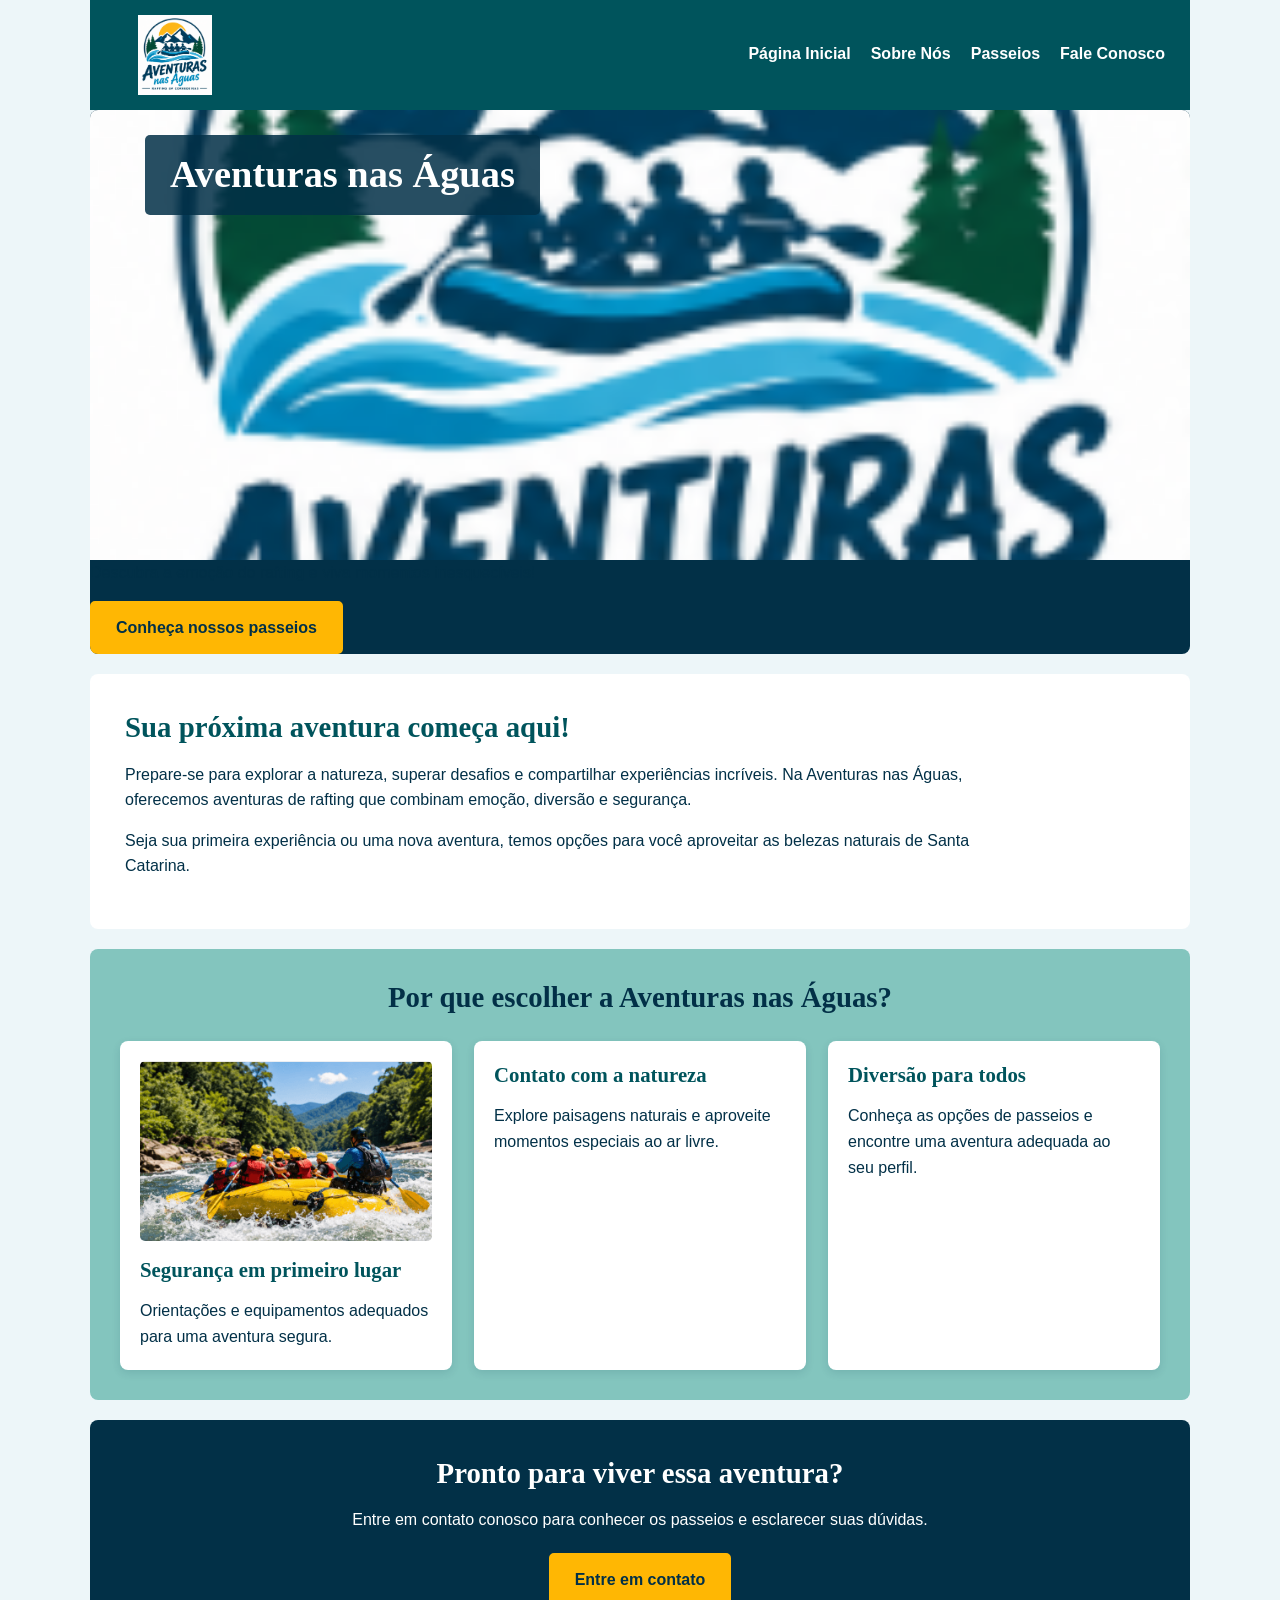
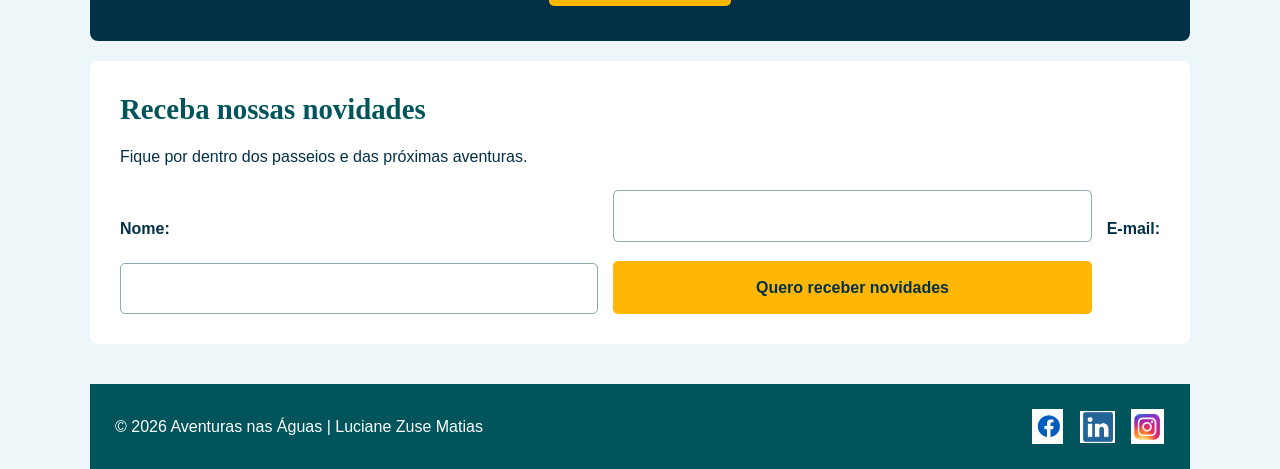
==== commit ebfec757: "Update index.html" ====
--- a/wwr/index.html
+++ b/wwr/index.html
@@ -67,12 +67,10 @@
 
             <div class="cartoes">
                 <article>
+                    <img src="imagens/rafting-cliente.png"
+                         alt="Participantes aproveitando um passeio de rafting">
                     <h3>Segurança em primeiro lugar</h3>
-
-                    <p>
-                        Orientações e equipamentos adequados para
-                        proporcionar uma experiência mais segura.
-                    </p>
+                    <p>Orientações e equipamentos adequados para uma aventura segura.</p>
                 </article>
 
                 <article>
@@ -108,6 +106,23 @@
             </a>
         </section>
 
+        <section class="newsletter">
+            <h2>Receba nossas novidades</h2>
+            <p>Fique por dentro dos passeios e das próximas aventuras.</p>
+        
+            <form action="#" method="get">
+                <label for="nome-newsletter">Nome:</label>
+                <input type="text" id="nome-newsletter"
+                       name="nome" required>
+        
+                <label for="email-newsletter">E-mail:</label>
+                <input type="email" id="email-newsletter"
+                       name="email" required>
+        
+                <button type="submit">Quero receber novidades</button>
+            </form>
+        </section>
+
     </main>
 
     <footer>
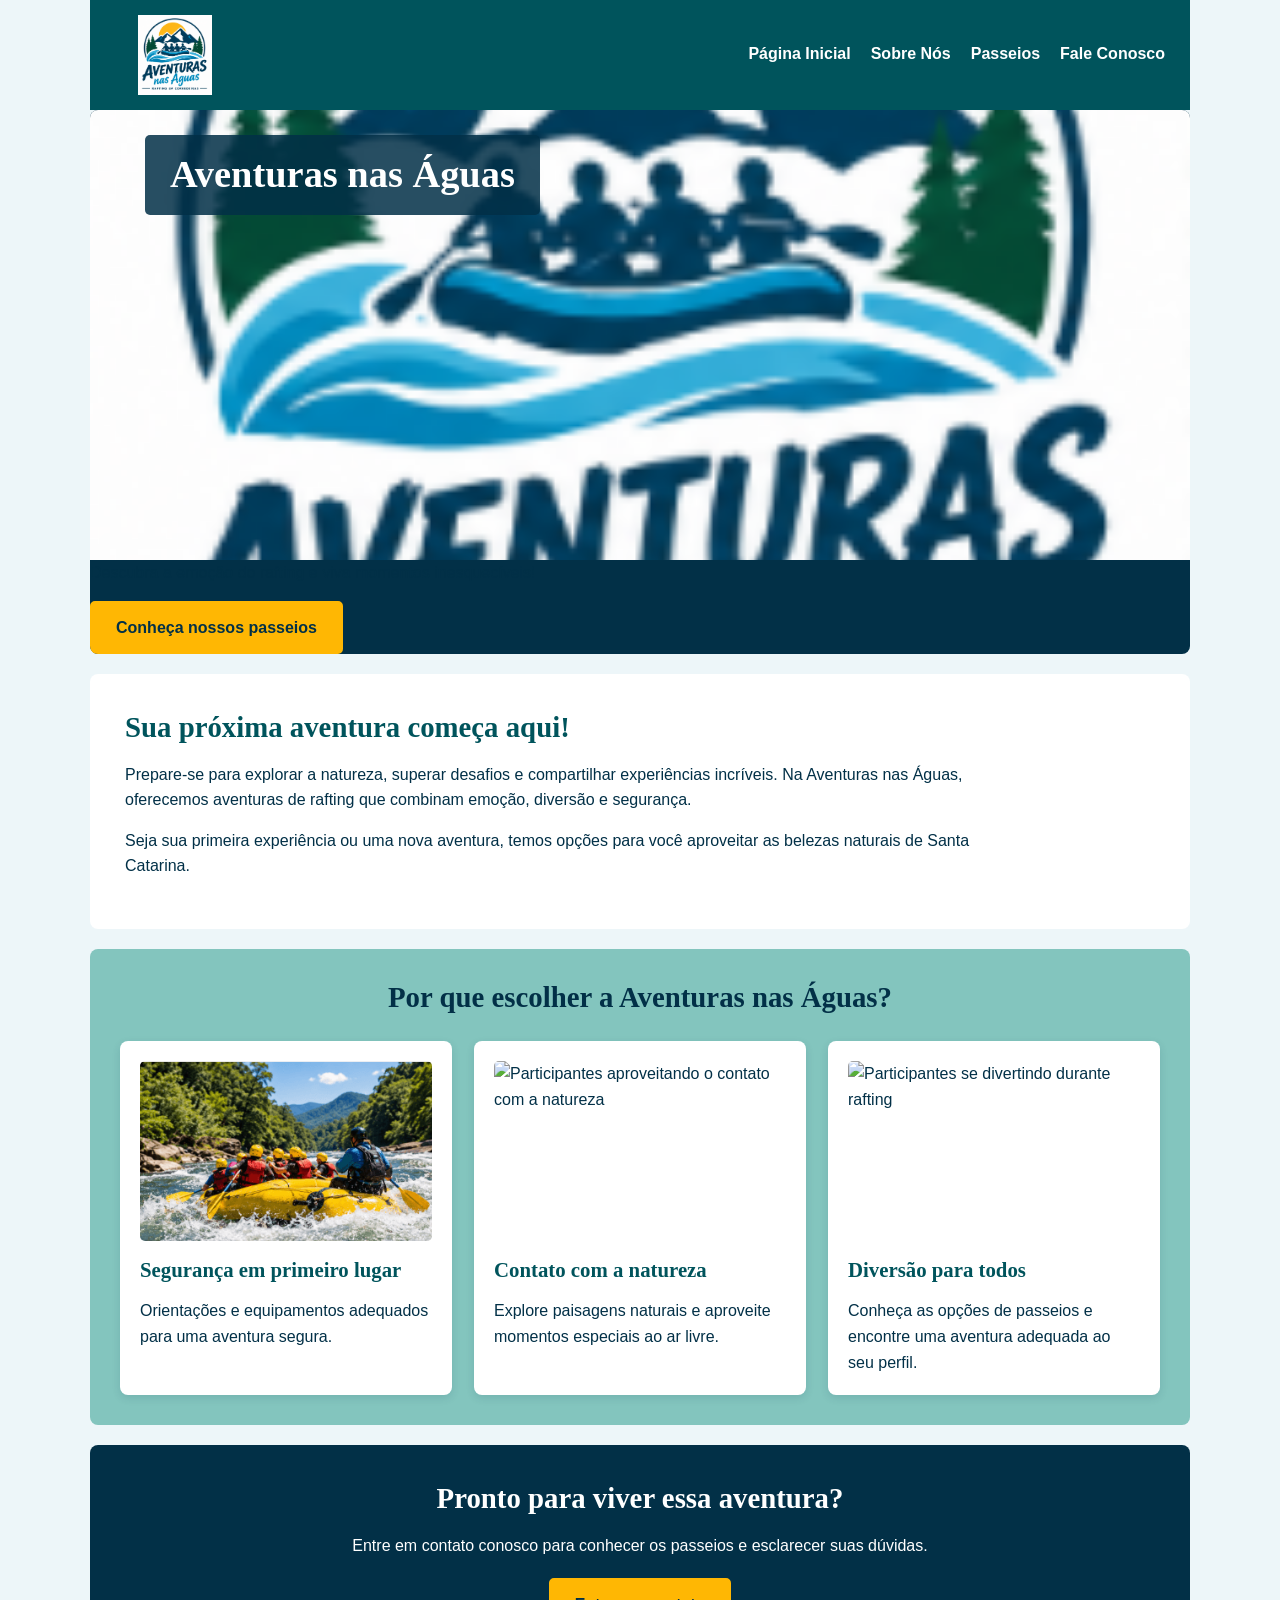
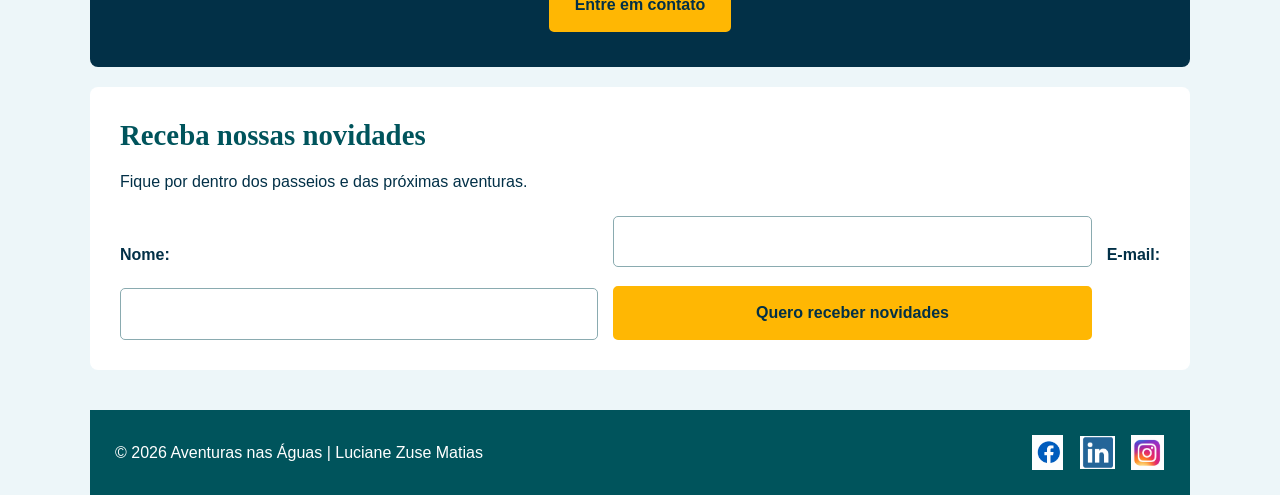
==== commit ca406b63: "Update index.html" ====
--- a/wwr/index.html
+++ b/wwr/index.html
@@ -1,4 +1,3 @@
-
 <!DOCTYPE html>
 <html lang="pt-br">
 
@@ -74,6 +73,8 @@
                 </article>
 
                 <article>
+                    <img src="imagens/natureza.png"
+                         alt="Participantes aproveitando o contato com a natureza">
                     <h3>Contato com a natureza</h3>
 
                     <p>
@@ -83,6 +84,8 @@
                 </article>
 
                 <article>
+                    <img src="imagens/diversao.png"
+                         alt="Participantes se divertindo durante rafting">
                     <h3>Diversão para todos</h3>
 
                     <p>
--- a/wwr/estilos/rafting.css
+++ b/wwr/estilos/rafting.css
@@ -490,6 +490,69 @@
 }
 
 
+
+/* ========================================
+   TABELA-RESUMO DOS PASSEIOS
+======================================== */
+
+.tabela-resumo {
+    background-color: var(--cor-branco);
+    padding: 30px;
+    margin-top: 20px;
+    border-radius: 8px;
+}
+
+.tabela-resumo h2 {
+    color: var(--cor-primaria);
+    text-align: center;
+    margin-bottom: 20px;
+}
+
+.tabela-resumo table {
+    width: 100%;
+    border-collapse: collapse;
+    background-color: var(--cor-branco);
+}
+
+.tabela-resumo th,
+.tabela-resumo td {
+    padding: 14px 16px;
+    text-align: left;
+    border: 1px solid var(--cor-secundaria);
+}
+
+.tabela-resumo th {
+    color: var(--cor-branco);
+    background-color: var(--cor-primaria);
+}
+
+.tabela-resumo tbody tr:nth-child(even) {
+    background-color: var(--cor-fundo);
+}
+
+.tabela-resumo tbody tr:hover {
+    background-color: var(--cor-secundaria);
+}
+
+/* Ajustes para celulares */
+@media screen and (max-width: 600px) {
+    .tabela-resumo {
+        padding: 15px;
+        overflow-x: auto;
+    }
+
+    .tabela-resumo table {
+        min-width: 420px;
+    }
+
+    .tabela-resumo th,
+    .tabela-resumo td {
+        padding: 8px;
+        font-size: 0.9rem;
+    }
+}
+
+
 /* ========================================
    7. PÁGINA FALE CONOSCO
 ======================================== */
